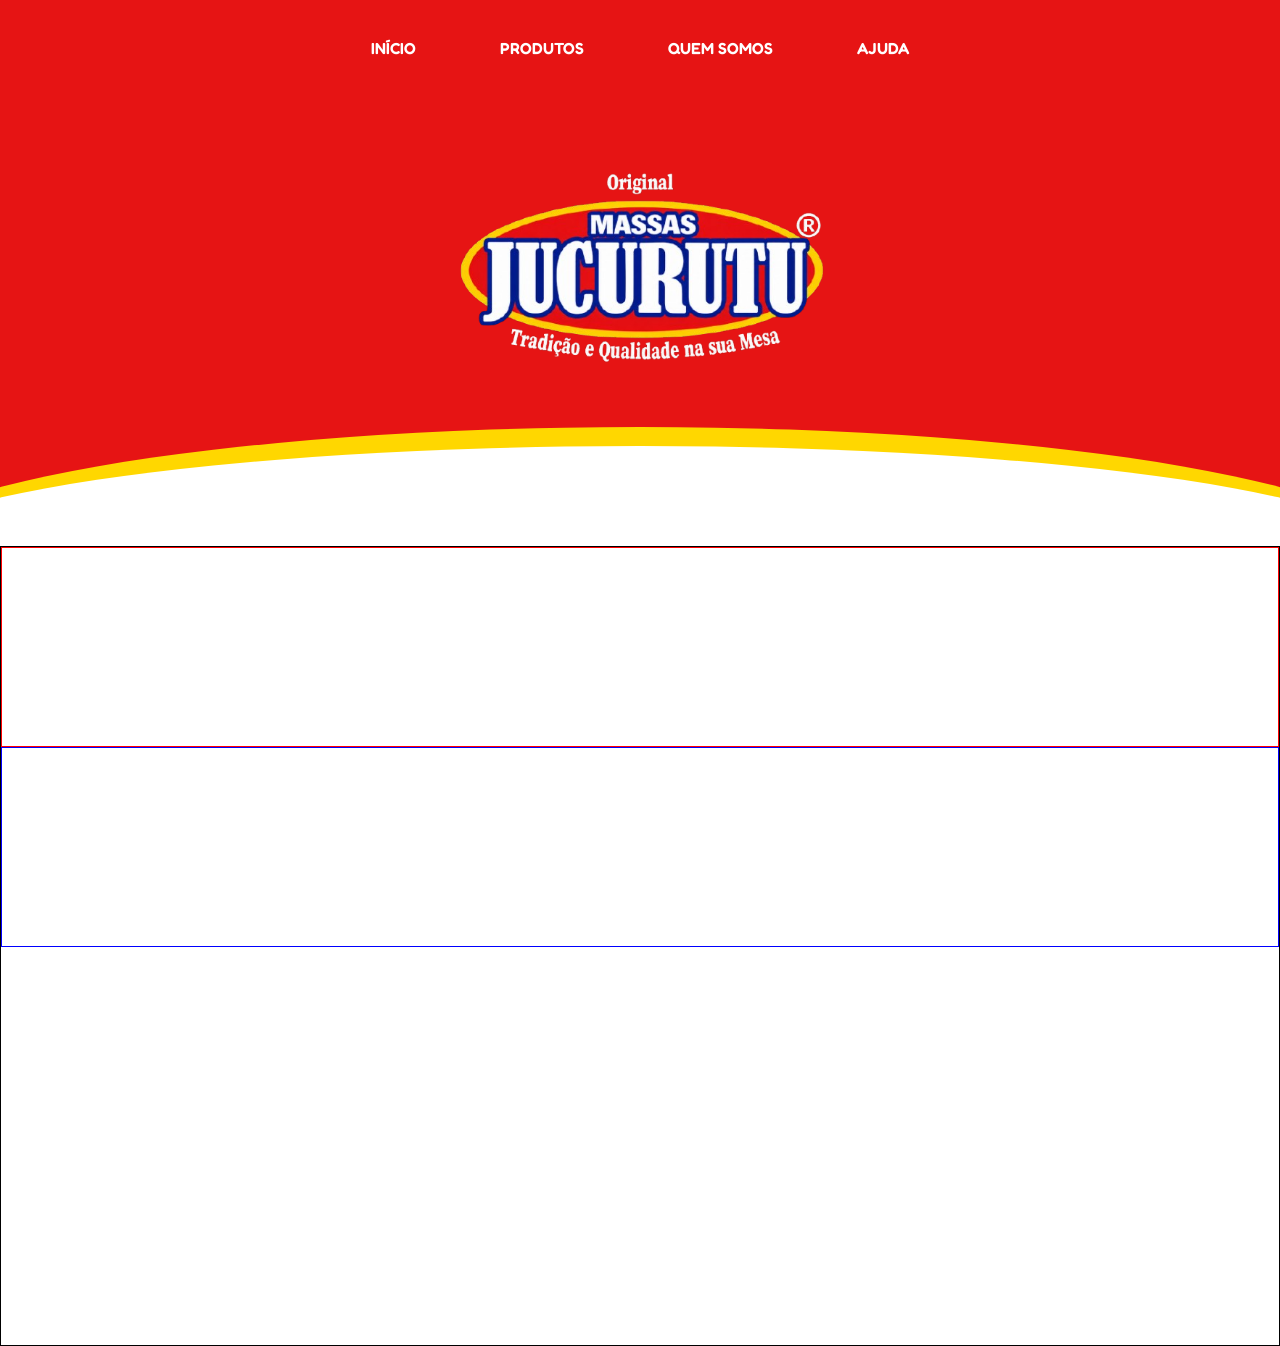
==== index.html @ d3af2b99 "feat: extrai seção de apresentação como componente e adiciona main" ====
<!doctype html>
<html lang="en">
  <head>
    <meta charset="UTF-8" />
    <meta name="viewport" content="width=device-width, initial-scale=1.0" />
    <title>Massas Jucurutu</title>
    <link rel="stylesheet" href="style.css" />
    <link rel="preconnect" href="https://fonts.googleapis.com" />
    <link rel="preconnect" href="https://fonts.gstatic.com" crossorigin />
    <link
      href="https://fonts.googleapis.com/css2?family=Fredoka:wght@300..700&display=swap"
      rel="stylesheet"
    />
  </head>
  <body>
    <header>
      <div id="navbar"></div>
      <div id="apresentaçao"></div>
    </header>

    <main class="main">
      <section class="historia">

      </section>

      <section class="produtos">
        
      </section>
    </main>

    <script>
      fetch("components/navbar.html")
        .then((resposta) => resposta.text())
        .then((html) => {
          document.querySelector("#navbar").innerHTML = html;
        });
      fetch("components/apresentaçao.html").then((resposta) => resposta.text()).then((html) => {
        document.querySelector("#apresentaçao").innerHTML = html;
      });
    </script>
  </body>
</html>
---- style.css ----
@import url(/components/Navbar.css);
@import url(/components/Apresentaçao.css);
@import url(/components/main.css);

*{
    margin: 0;
    padding: 0;
    box-sizing: border-box;
}

html::-webkit-scrollbar{
    display: none;
}
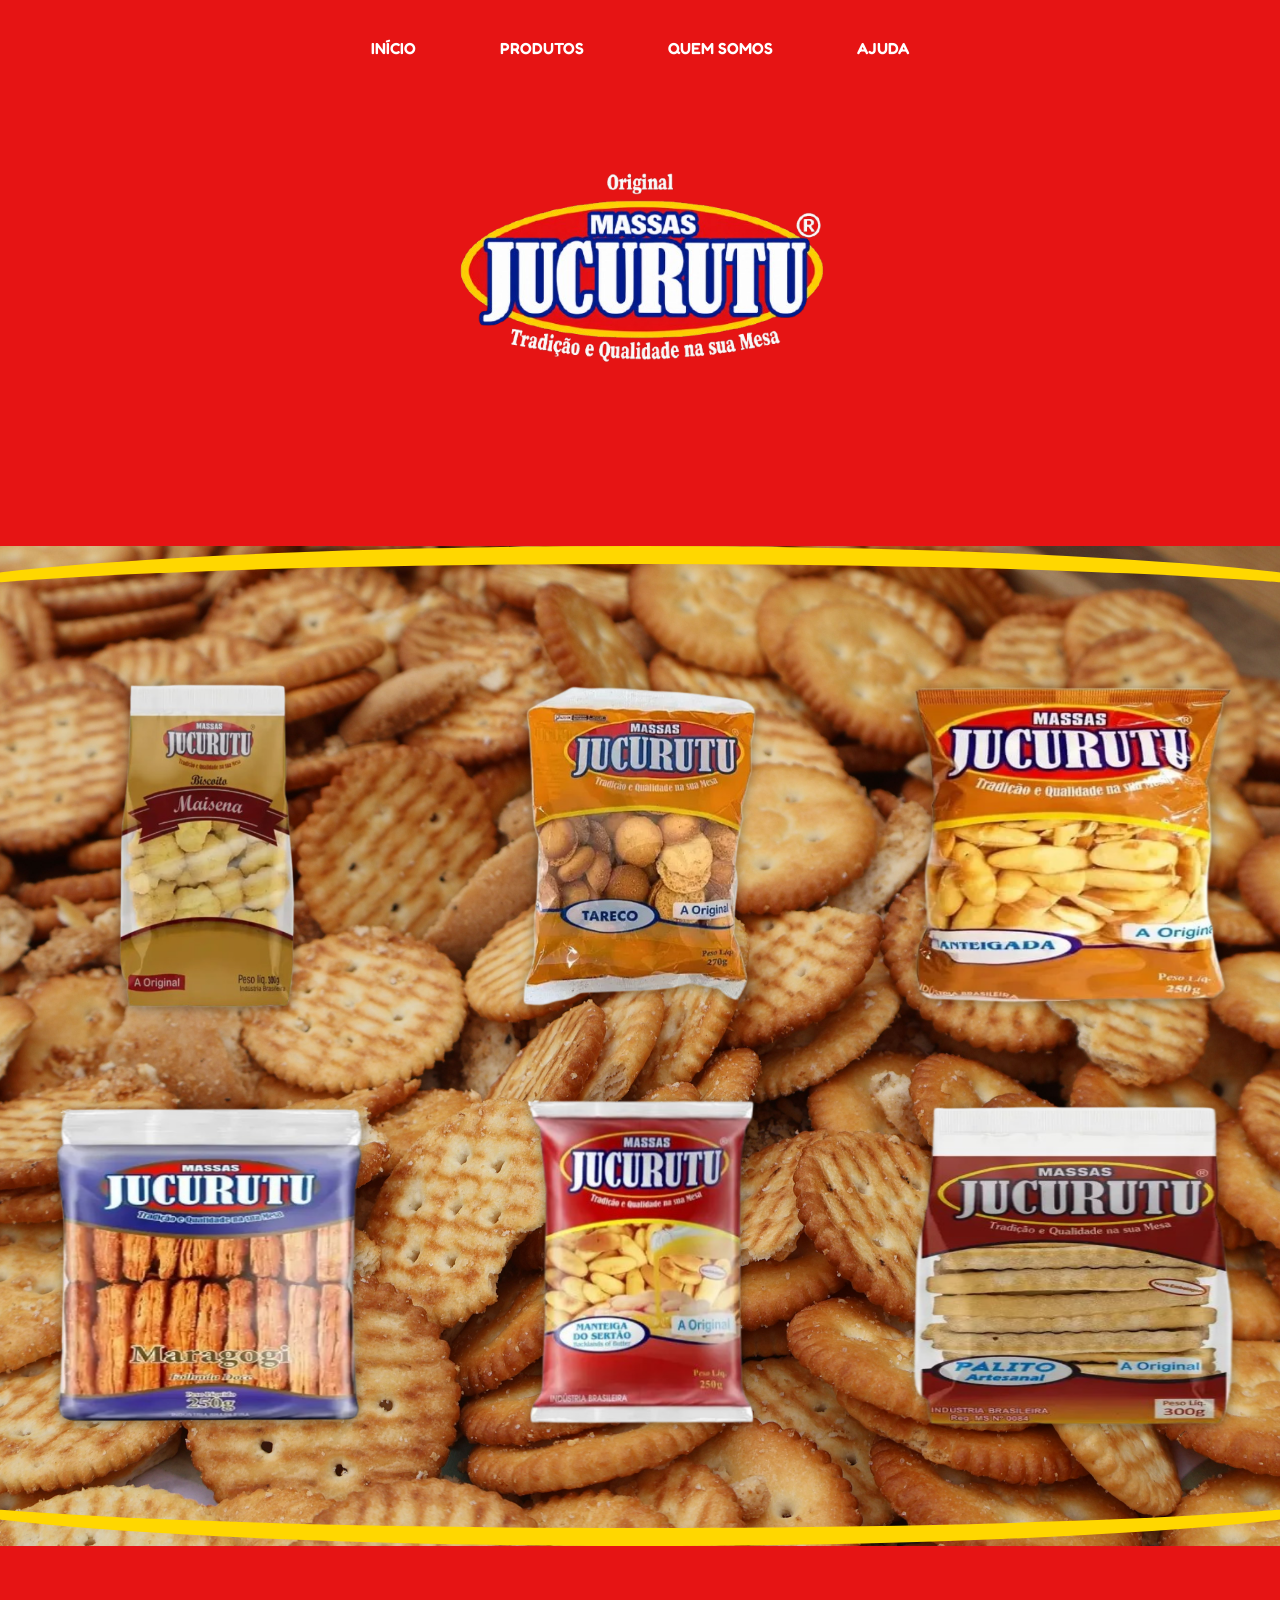
==== commit d489fe91: "feat(add produtos e rodapé)" ====
--- a/index.html
+++ b/index.html
@@ -15,28 +15,61 @@
   <body>
     <header>
       <div id="navbar"></div>
-      <div id="apresentaçao"></div>
+      <section class="apresentaçao">
+        <img
+          class="apresentaçao__logo"
+          src="/assets/Massas-Jucurutu-logo.png"
+          alt="Logo Massas Jucurutu"
+        />
+      </section>
     </header>
 
-    <main class="main">
-      <section class="historia">
-
-      </section>
+    <section class="main">
 
       <section class="produtos">
         
+        <div class="produtos_item">
+          <img class="item_img" src="assets/maisena.png" alt="">
+          </div>
+
+        <div class="produtos_item"">
+          <img class="item_img" src="assets/tareco.png" alt="">
+          </div>
+
+        <div class="produtos_item">
+          <img class="item_img" src="assets/manteigada.png" alt="">
+          </div>
+
+        <div class="produtos_item">
+          <img class="item_img" src="assets/maragogi.png" alt="">
+          </div>
+
+        <div class="produtos_item">
+          <img class="item_img" src="assets/mateiga_serta.png" alt="" >
+          </div>
+
+        <div class="produtos_item">
+          <img class="item_img" src="assets/palito.png" alt="">
+        </div> 
       </section>
-    </main>
 
+
+    </section>
+
+
+    
+    
+    <footer>
+      <section class="footer">
+
+      </section>
+    </footer>
     <script>
       fetch("components/navbar.html")
         .then((resposta) => resposta.text())
         .then((html) => {
           document.querySelector("#navbar").innerHTML = html;
         });
-      fetch("components/apresentaçao.html").then((resposta) => resposta.text()).then((html) => {
-        document.querySelector("#apresentaçao").innerHTML = html;
-      });
     </script>
   </body>
 </html>
--- a/style.css
+++ b/style.css
@@ -1,13 +1,71 @@
 @import url(/components/Navbar.css);
 @import url(/components/Apresentaçao.css);
-@import url(/components/main.css);
+@import url(/components/footer.css);
+@import url(/components/produtos.css);
 
-*{
+body{
     margin: 0;
-    padding: 0;
-    box-sizing: border-box;
+    overflow-x: hidden;
 }
+.main{
+    position: relative;
+    
+    min-height: 100vh;
+    width: 100%;
 
-html::-webkit-scrollbar{
-    display: none;
+
+    padding-top: 100px;
+
+
+    background-image: url(assets/imagem_fundo.jpg);
+    background-size: cover;
+    background-position: center;
+    background-repeat: no-repeat;
+
+    overflow: hidden;
+
+
 }
+.main::before{
+    content: "";
+
+    position: absolute;
+
+    width: 120%;
+    height: 100px;
+
+    left: -10%;
+    top: 0;
+
+
+
+    border-top: 18px solid gold;
+
+    border-radius: 50% 50% 0 0;
+
+    z-index: 2;
+
+    pointer-events: none;
+
+}
+.main::after {
+    content: "";
+
+    position: absolute;
+
+    width: 120%;
+    height: 100px;
+
+    left: -10%;
+    bottom: 0;
+
+    background: transparent;
+
+    border-bottom: 18px solid gold;
+
+    border-radius: 0 0 50% 50%;
+
+    z-index: 2;
+
+    pointer-events: none;
+}
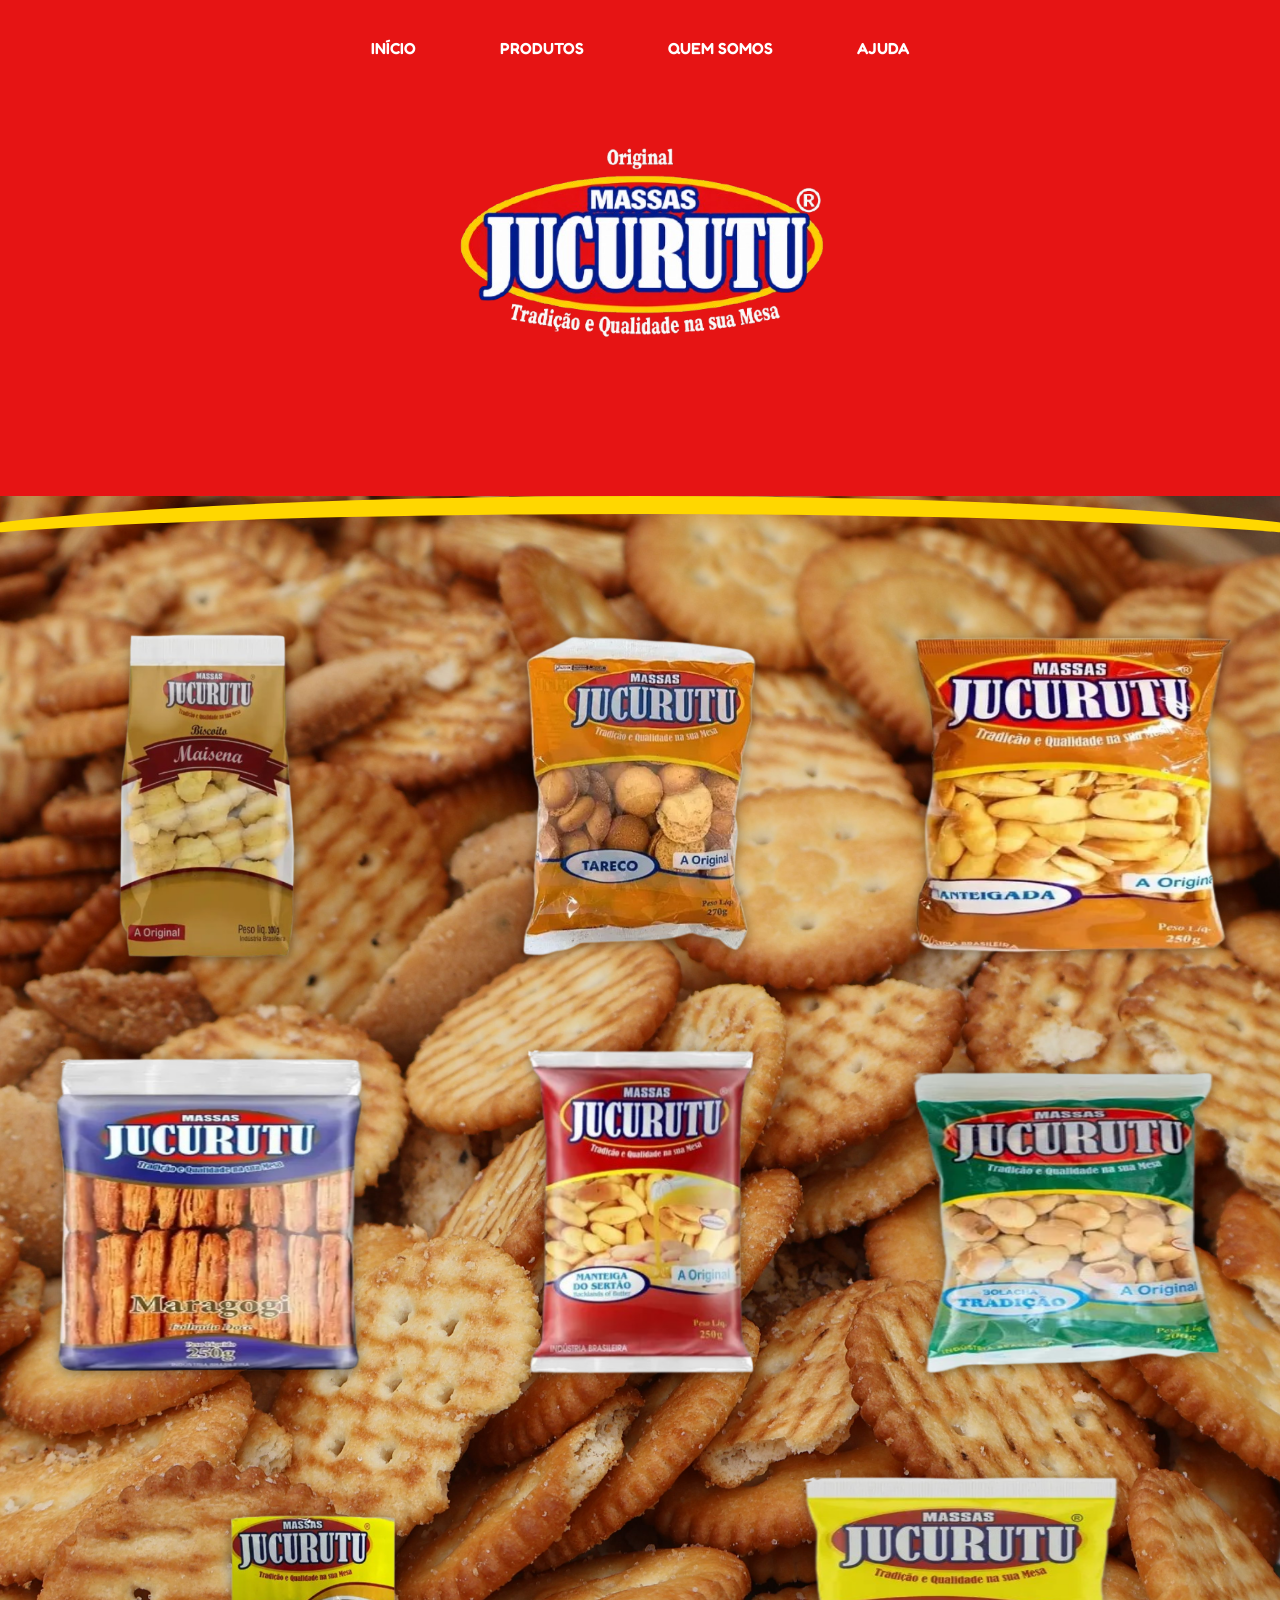
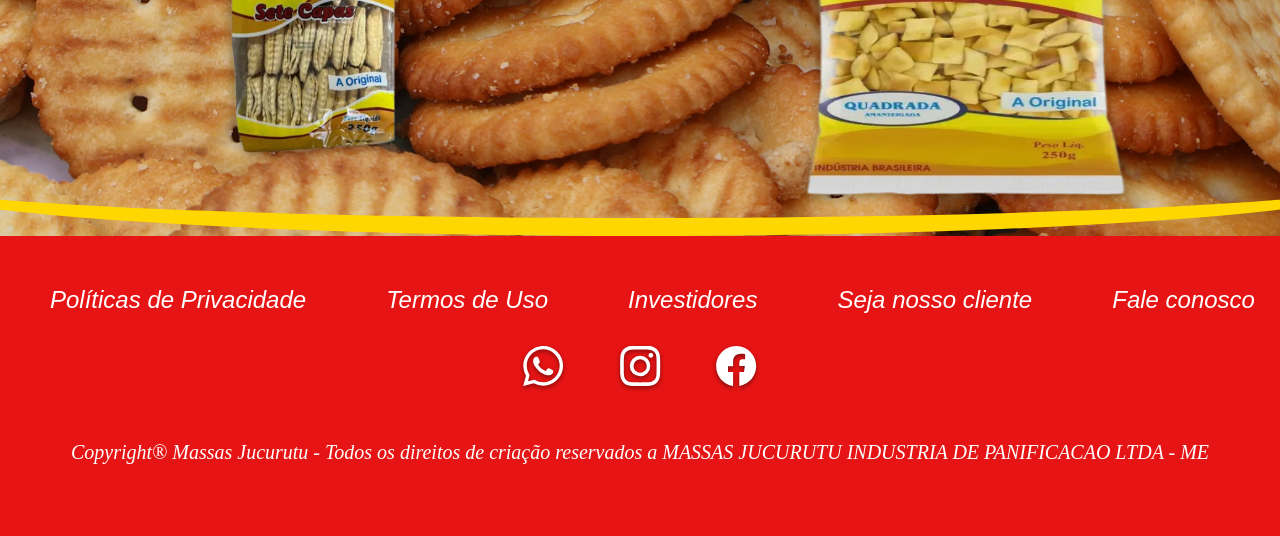
==== commit cda39a82: "feat(adiçoes no footer)" ====
--- a/index.html
+++ b/index.html
@@ -49,8 +49,16 @@
           </div>
 
         <div class="produtos_item">
-          <img class="item_img" src="assets/palito.png" alt="">
+          <img class="item_img" src="assets/tradicao.png" alt="">
         </div> 
+        
+        <div class="produtos_item">
+          <img class="item_img" src="assets/sete capas.png" alt="">
+        </div>
+              <div class="produtos_item">
+          <img class="item_img" src="assets/quadrada.png" alt="">
+        </div>   
+        
       </section>
 
 
@@ -61,7 +69,26 @@
     
     <footer>
       <section class="footer">
-
+        <div class="texts">
+          <span class="footer-text">Políticas de Privacidade</span>
+          <spa class="footer-text" >Termos de Uso</spa>
+          <spa class="footer-text" >Investidores</spa>
+          <spa class="footer-text" >Seja nosso cliente</spa>
+          <spa class="footer-text" >Fale conosco</spa>
+          
+        </div>
+        <div class="footer-section-icons">
+          <svg class="footer-icons" xmlns="http://www.w3.org/2000/svg" width="16" height="16" fill="currentColor" class="bi bi-whatsapp" viewBox="0 0 16 16">
+            <path d="M13.601 2.326A7.85 7.85 0 0 0 7.994 0C3.627 0 .068 3.558.064 7.926c0 1.399.366 2.76 1.057 3.965L0 16l4.204-1.102a7.9 7.9 0 0 0 3.79.965h.004c4.368 0 7.926-3.558 7.93-7.93A7.9 7.9 0 0 0 13.6 2.326zM7.994 14.521a6.6 6.6 0 0 1-3.356-.92l-.24-.144-2.494.654.666-2.433-.156-.251a6.56 6.56 0 0 1-1.007-3.505c0-3.626 2.957-6.584 6.591-6.584a6.56 6.56 0 0 1 4.66 1.931 6.56 6.56 0 0 1 1.928 4.66c-.004 3.639-2.961 6.592-6.592 6.592m3.615-4.934c-.197-.099-1.17-.578-1.353-.646-.182-.065-.315-.099-.445.099-.133.197-.513.646-.627.775-.114.133-.232.148-.43.05-.197-.1-.836-.308-1.592-.985-.59-.525-.985-1.175-1.103-1.372-.114-.198-.011-.304.088-.403.087-.088.197-.232.296-.346.1-.114.133-.198.198-.33.065-.134.034-.248-.015-.347-.05-.099-.445-1.076-.612-1.47-.16-.389-.323-.335-.445-.34-.114-.007-.247-.007-.38-.007a.73.73 0 0 0-.529.247c-.182.198-.691.677-.691 1.654s.71 1.916.81 2.049c.098.133 1.394 2.132 3.383 2.992.47.205.84.326 1.129.418.475.152.904.129 1.246.08.38-.058 1.171-.48 1.338-.943.164-.464.164-.86.114-.943-.049-.084-.182-.133-.38-.232"/>
+          </svg>
+          <svg class="footer-icons" xmlns="http://www.w3.org/2000/svg" width="16" height="16" fill="currentColor" class="bi bi-instagram" viewBox="0 0 16 16">
+            <path d="M8 0C5.829 0 5.556.01 4.703.048 3.85.088 3.269.222 2.76.42a3.9 3.9 0 0 0-1.417.923A3.9 3.9 0 0 0 .42 2.76C.222 3.268.087 3.85.048 4.7.01 5.555 0 5.827 0 8.001c0 2.172.01 2.444.048 3.297.04.852.174 1.433.372 1.942.205.526.478.972.923 1.417.444.445.89.719 1.416.923.51.198 1.09.333 1.942.372C5.555 15.99 5.827 16 8 16s2.444-.01 3.298-.048c.851-.04 1.434-.174 1.943-.372a3.9 3.9 0 0 0 1.416-.923c.445-.445.718-.891.923-1.417.197-.509.332-1.09.372-1.942C15.99 10.445 16 10.173 16 8s-.01-2.445-.048-3.299c-.04-.851-.175-1.433-.372-1.941a3.9 3.9 0 0 0-.923-1.417A3.9 3.9 0 0 0 13.24.42c-.51-.198-1.092-.333-1.943-.372C10.443.01 10.172 0 7.998 0zm-.717 1.442h.718c2.136 0 2.389.007 3.232.046.78.035 1.204.166 1.486.275.373.145.64.319.92.599s.453.546.598.92c.11.281.24.705.275 1.485.039.843.047 1.096.047 3.231s-.008 2.389-.047 3.232c-.035.78-.166 1.203-.275 1.485a2.5 2.5 0 0 1-.599.919c-.28.28-.546.453-.92.598-.28.11-.704.24-1.485.276-.843.038-1.096.047-3.232.047s-2.39-.009-3.233-.047c-.78-.036-1.203-.166-1.485-.276a2.5 2.5 0 0 1-.92-.598 2.5 2.5 0 0 1-.6-.92c-.109-.281-.24-.705-.275-1.485-.038-.843-.046-1.096-.046-3.233s.008-2.388.046-3.231c.036-.78.166-1.204.276-1.486.145-.373.319-.64.599-.92s.546-.453.92-.598c.282-.11.705-.24 1.485-.276.738-.034 1.024-.044 2.515-.045zm4.988 1.328a.96.96 0 1 0 0 1.92.96.96 0 0 0 0-1.92m-4.27 1.122a4.109 4.109 0 1 0 0 8.217 4.109 4.109 0 0 0 0-8.217m0 1.441a2.667 2.667 0 1 1 0 5.334 2.667 2.667 0 0 1 0-5.334"/>
+          </svg>
+          <svg class="footer-icons" xmlns="http://www.w3.org/2000/svg" width="16" height="16" fill="currentColor" class="bi bi-facebook" viewBox="0 0 16 16">
+            <path d="M16 8.049c0-4.446-3.582-8.05-8-8.05C3.58 0-.002 3.603-.002 8.05c0 4.017 2.926 7.347 6.75 7.951v-5.625h-2.03V8.05H6.75V6.275c0-2.017 1.195-3.131 3.022-3.131.876 0 1.791.157 1.791.157v1.98h-1.009c-.993 0-1.303.621-1.303 1.258v1.51h2.218l-.354 2.326H9.25V16c3.824-.604 6.75-3.934 6.75-7.951"/>
+          </svg>
+        </div>
+        <span class="copyright">Copyright® Massas Jucurutu - Todos os direitos de criação reservados a MASSAS JUCURUTU INDUSTRIA DE PANIFICACAO LTDA - ME</span>
       </section>
     </footer>
     <script>
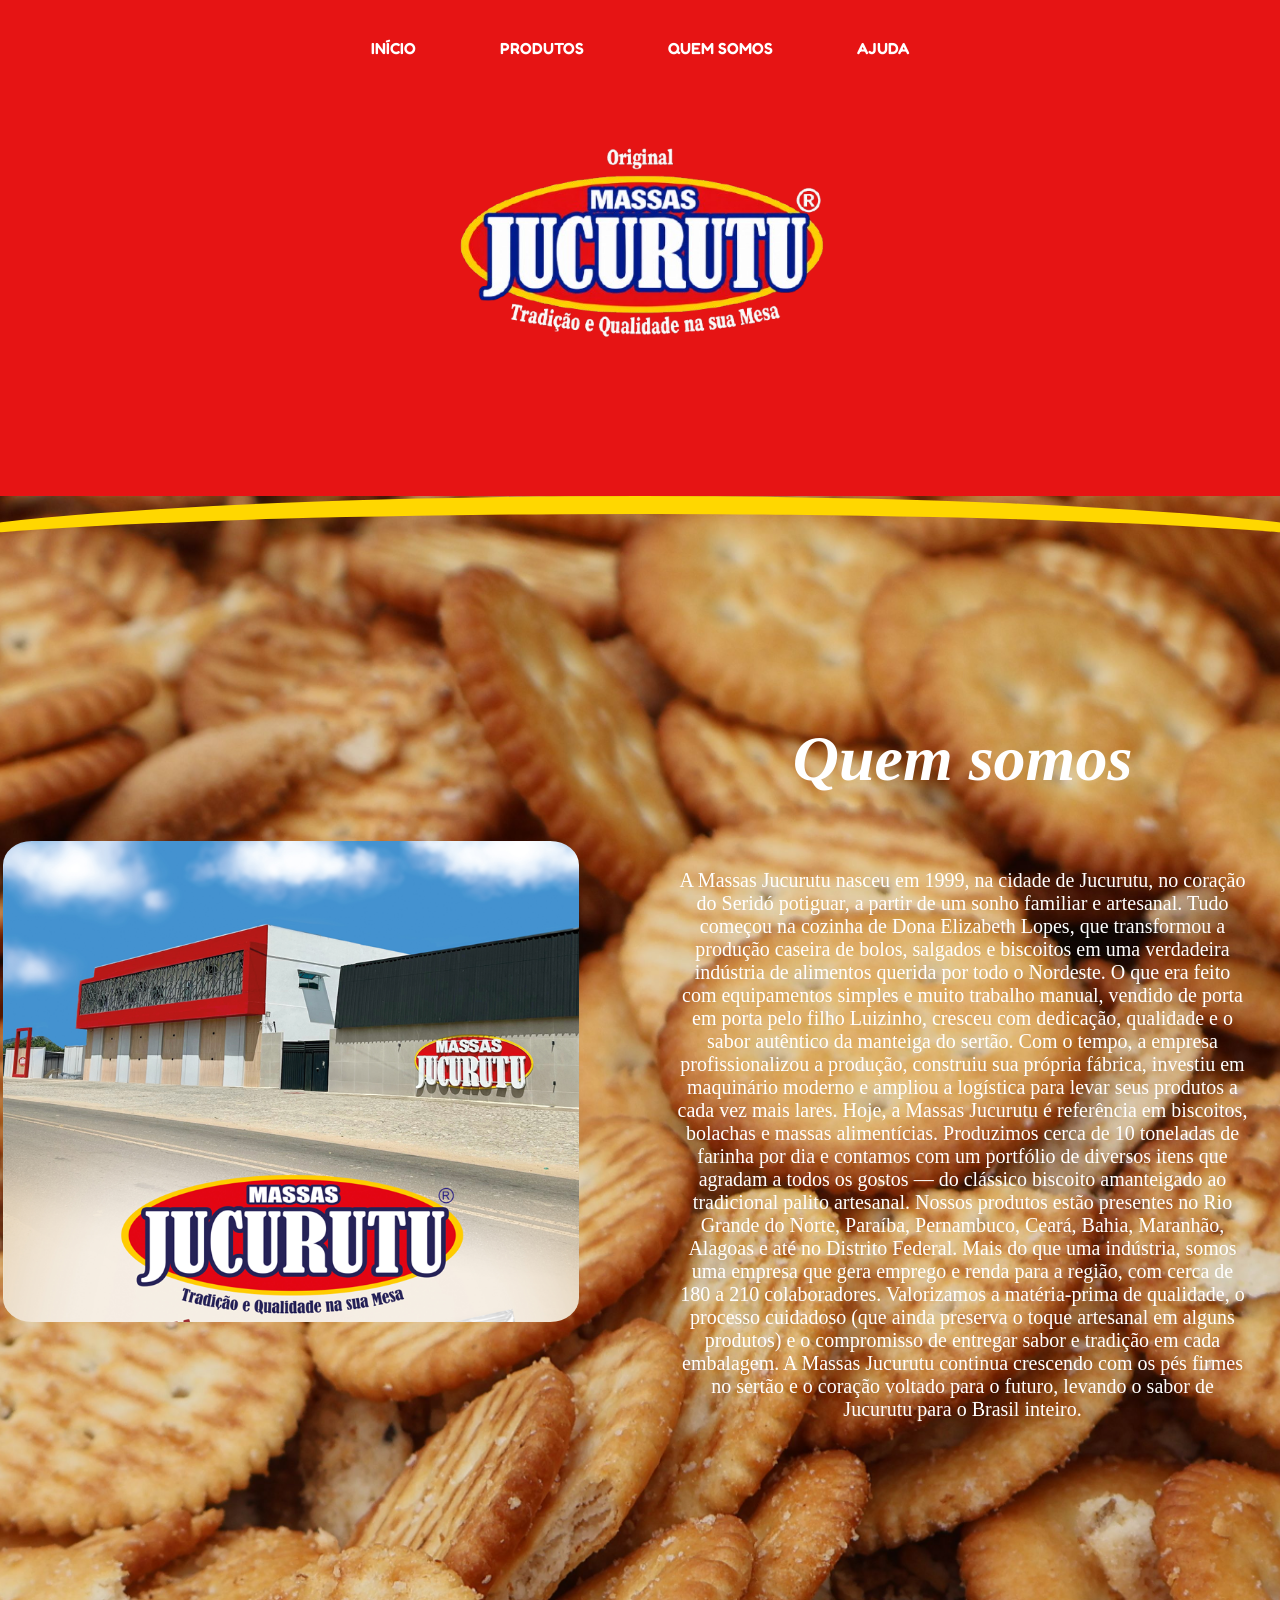
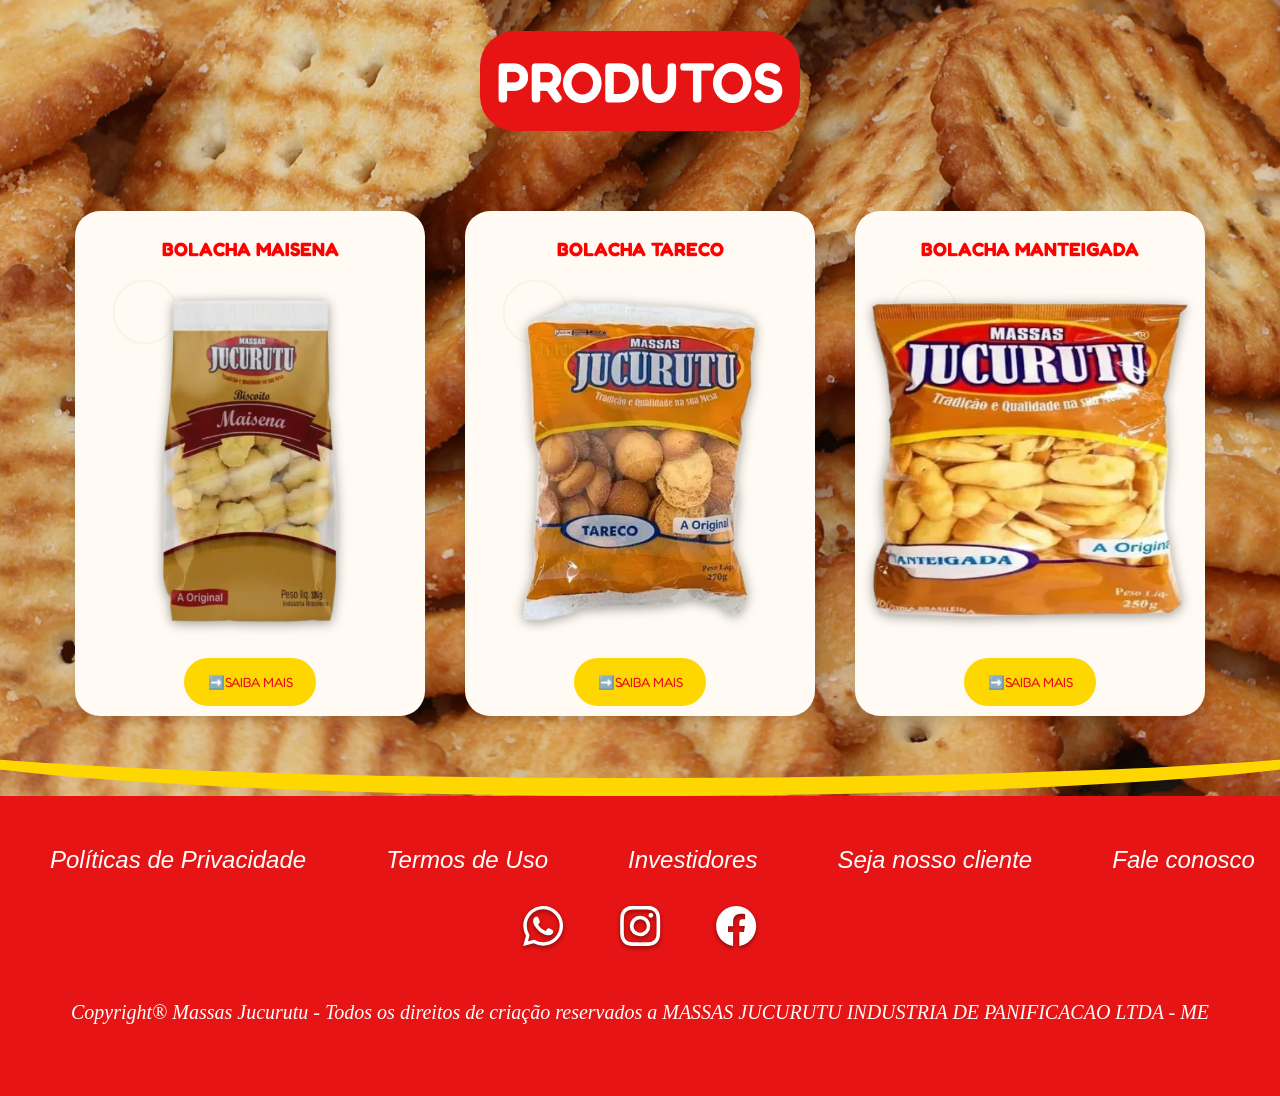
==== commit 191795ce: "feat(criação do about e melhoria em produtos)" ====
--- a/index.html
+++ b/index.html
@@ -26,38 +26,50 @@
 
     <section class="main">
 
+      <section class="about">
+         
+          <img class="about-img" src="assets/fabrica.png" alt="">
+        
+        <div class="about-cards">
+          <h2 class="about-title">Quem somos</h2>
+          
+          <p class="about-text">A Massas Jucurutu nasceu em 1999, na cidade de Jucurutu, no coração do Seridó potiguar, a partir de um sonho familiar e artesanal. Tudo começou na cozinha de Dona Elizabeth Lopes, que transformou a produção caseira de bolos, salgados e biscoitos em uma verdadeira indústria de alimentos querida por todo o Nordeste.
+            O que era feito com equipamentos simples e muito trabalho manual, vendido de porta em porta pelo filho Luizinho, cresceu com dedicação, qualidade e o sabor autêntico da manteiga do sertão. Com o tempo, a empresa profissionalizou a produção, construiu sua própria fábrica, investiu em maquinário moderno e ampliou a logística para levar seus produtos a cada vez mais lares.
+            Hoje, a Massas Jucurutu é referência em biscoitos, bolachas e massas alimentícias. Produzimos cerca de 10 toneladas de farinha por dia e contamos com um portfólio de diversos itens que agradam a todos os gostos — do clássico biscoito amanteigado ao tradicional palito artesanal. Nossos produtos estão presentes no Rio Grande do Norte, Paraíba, Pernambuco, Ceará, Bahia, Maranhão, Alagoas e até no Distrito Federal.
+            Mais do que uma indústria, somos uma empresa que gera emprego e renda para a região, com cerca de 180 a 210 colaboradores. Valorizamos a matéria-prima de qualidade, o processo cuidadoso (que ainda preserva o toque artesanal em alguns produtos) e o compromisso de entregar sabor e tradição em cada embalagem.
+            A Massas Jucurutu continua crescendo com os pés firmes no sertão e o coração voltado para o futuro, levando o sabor de Jucurutu para o Brasil inteiro.</p>
+        </div>
+      </section>
+
+
+
+
       <section class="produtos">
-        
-        <div class="produtos_item">
-          <img class="item_img" src="assets/maisena.png" alt="">
+        <h3 class="produtos-title">Produtos</h3>
+        <div class="produtos-lista">
+
+          <div class="produtos_item">
+              <h4 class="produto-item-title">Bolacha Maisena</h4>
+              <img class="item_img" src="assets/maisena.png" alt="">
+              <h5 class="produtos-btn">➡️Saiba mais</h5>
           </div>
 
-        <div class="produtos_item"">
-          <img class="item_img" src="assets/tareco.png" alt="">
+          <div class="produtos_item">
+              <h4 class="produto-item-title">Bolacha Tareco</h4>
+              <img class="item_img" src="assets/tareco.png" alt="">
+              <h5 class="produtos-btn">➡️Saiba mais</h5>
           </div>
 
-        <div class="produtos_item">
-          <img class="item_img" src="assets/manteigada.png" alt="">
+          <div class="produtos_item">
+              <h4 class="produto-item-title">Bolacha manteigada</h4>
+              <img class="item_img" src="assets/manteigada.png" alt="">
+              <h5 class="produtos-btn">➡️Saiba mais</h5>
           </div>
 
-        <div class="produtos_item">
-          <img class="item_img" src="assets/maragogi.png" alt="">
-          </div>
+        </div>
 
-        <div class="produtos_item">
-          <img class="item_img" src="assets/mateiga_serta.png" alt="" >
-          </div>
 
-        <div class="produtos_item">
-          <img class="item_img" src="assets/tradicao.png" alt="">
-        </div> 
-        
-        <div class="produtos_item">
-          <img class="item_img" src="assets/sete capas.png" alt="">
-        </div>
-              <div class="produtos_item">
-          <img class="item_img" src="assets/quadrada.png" alt="">
-        </div>   
+
         
       </section>
 
--- a/style.css
+++ b/style.css
@@ -2,6 +2,9 @@
 @import url(/components/Apresentaçao.css);
 @import url(/components/footer.css);
 @import url(/components/produtos.css);
+@import url(/components/about.css);
+
+
 
 body{
     margin: 0;
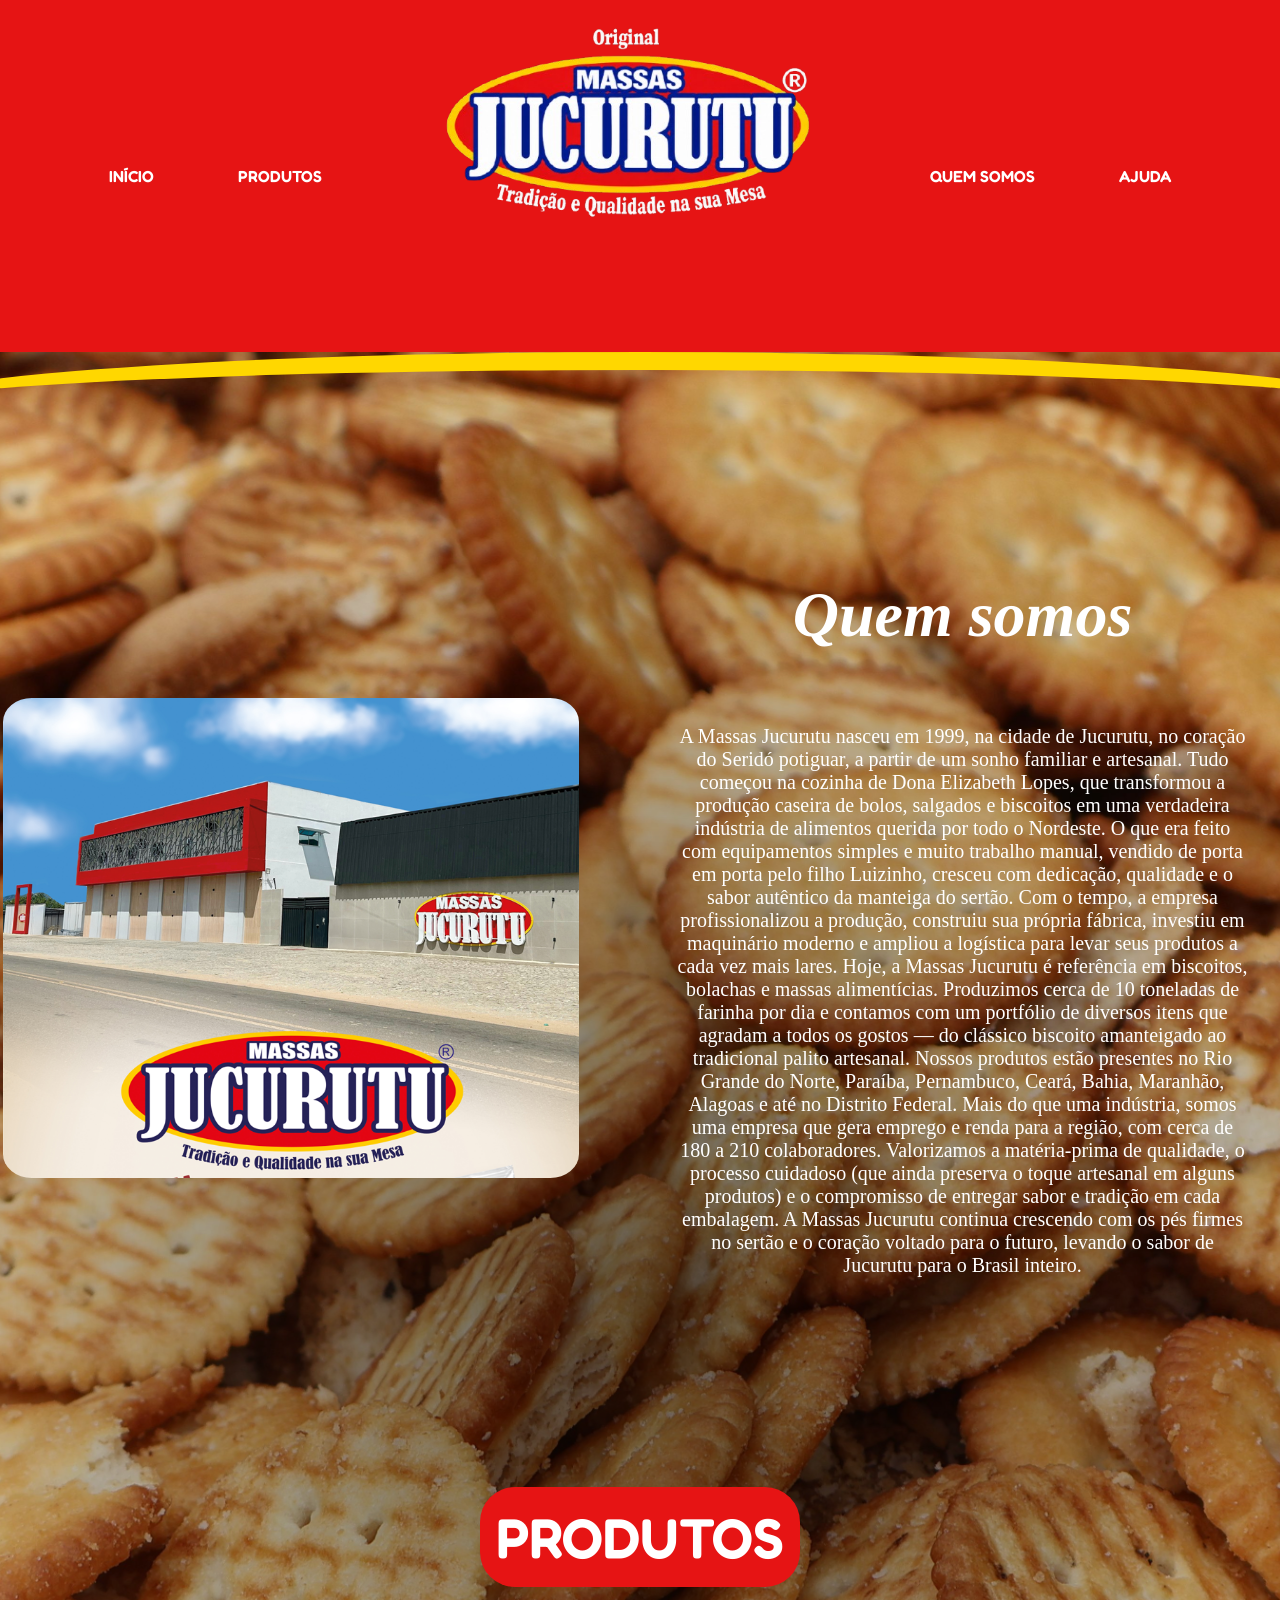
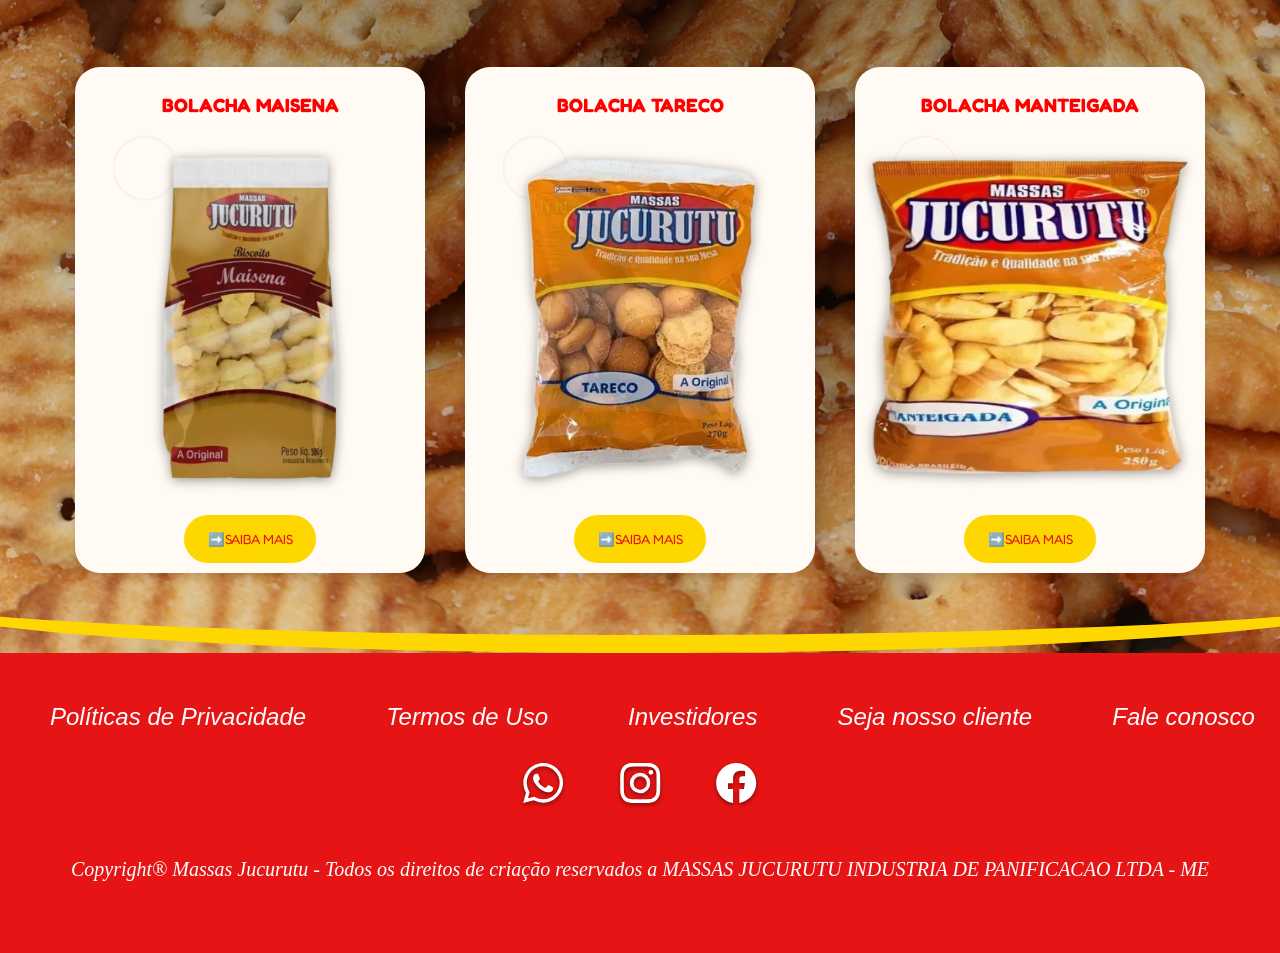
==== commit 00084706: "feat(mudança na pagina produtos)" ====
--- a/index.html
+++ b/index.html
@@ -15,13 +15,7 @@
   <body>
     <header>
       <div id="navbar"></div>
-      <section class="apresentaçao">
-        <img
-          class="apresentaçao__logo"
-          src="/assets/Massas-Jucurutu-logo.png"
-          alt="Logo Massas Jucurutu"
-        />
-      </section>
+
     </header>
 
     <section class="main">
--- a/style.css
+++ b/style.css
@@ -3,8 +3,11 @@
 @import url(/components/footer.css);
 @import url(/components/produtos.css);
 @import url(/components/about.css);
+@import url(/components/page-produtos.css);
+@import url(/components/hero.css);
 
 
+/*  index.html */
 
 body{
     margin: 0;
@@ -20,10 +23,20 @@
     padding-top: 100px;
 
 
-    background-image: url(assets/imagem_fundo.jpg);
+    background-image:
+    url(assets/imagem_fundo.jpg),
+    radial-gradient(
+        circle at center,
+        rgba(0, 0, 0, 0.55) 0%,
+        rgba(0, 0, 0, 0.20) 50%,
+        rgba(0, 0, 0, 0) 85%
+    );
+
     background-size: cover;
     background-position: center;
     background-repeat: no-repeat;
+
+    background-blend-mode: multiply;
 
     overflow: hidden;
 
@@ -71,4 +84,5 @@
     z-index: 2;
 
     pointer-events: none;
-}+}
+
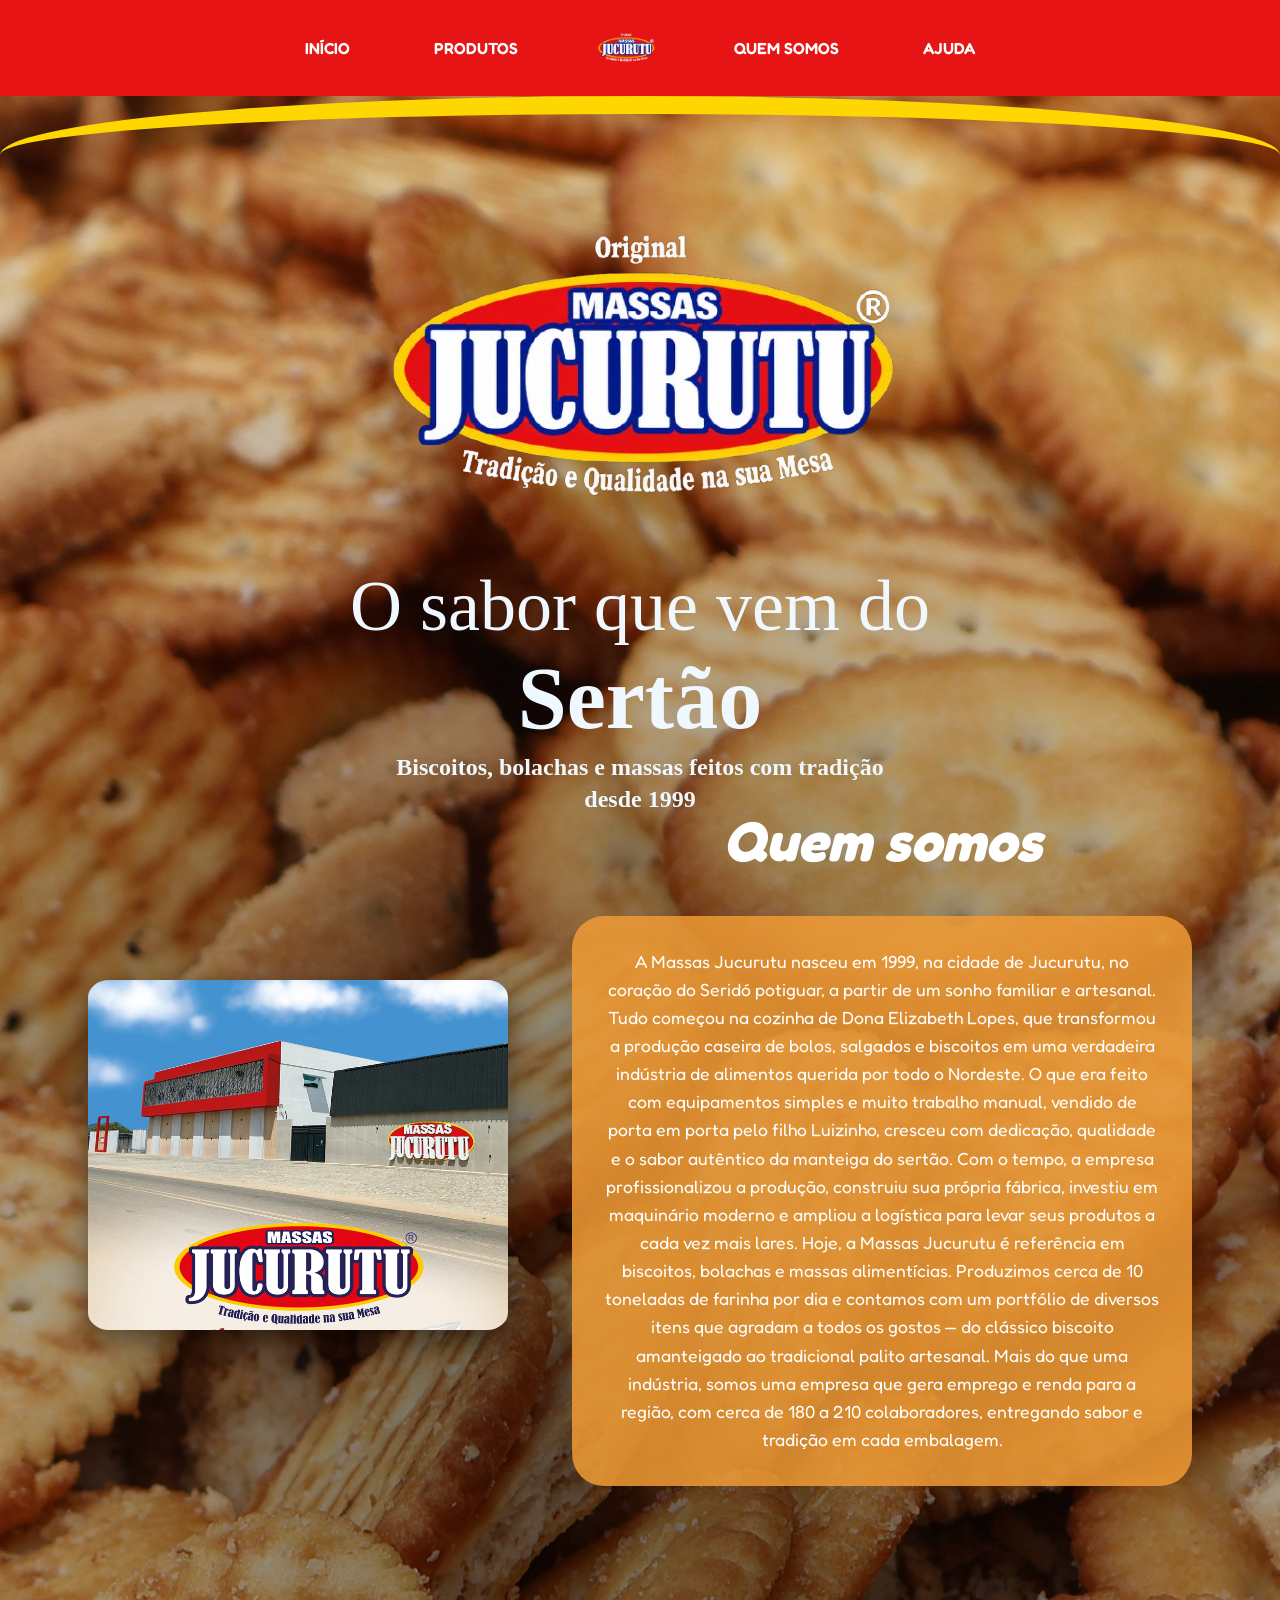
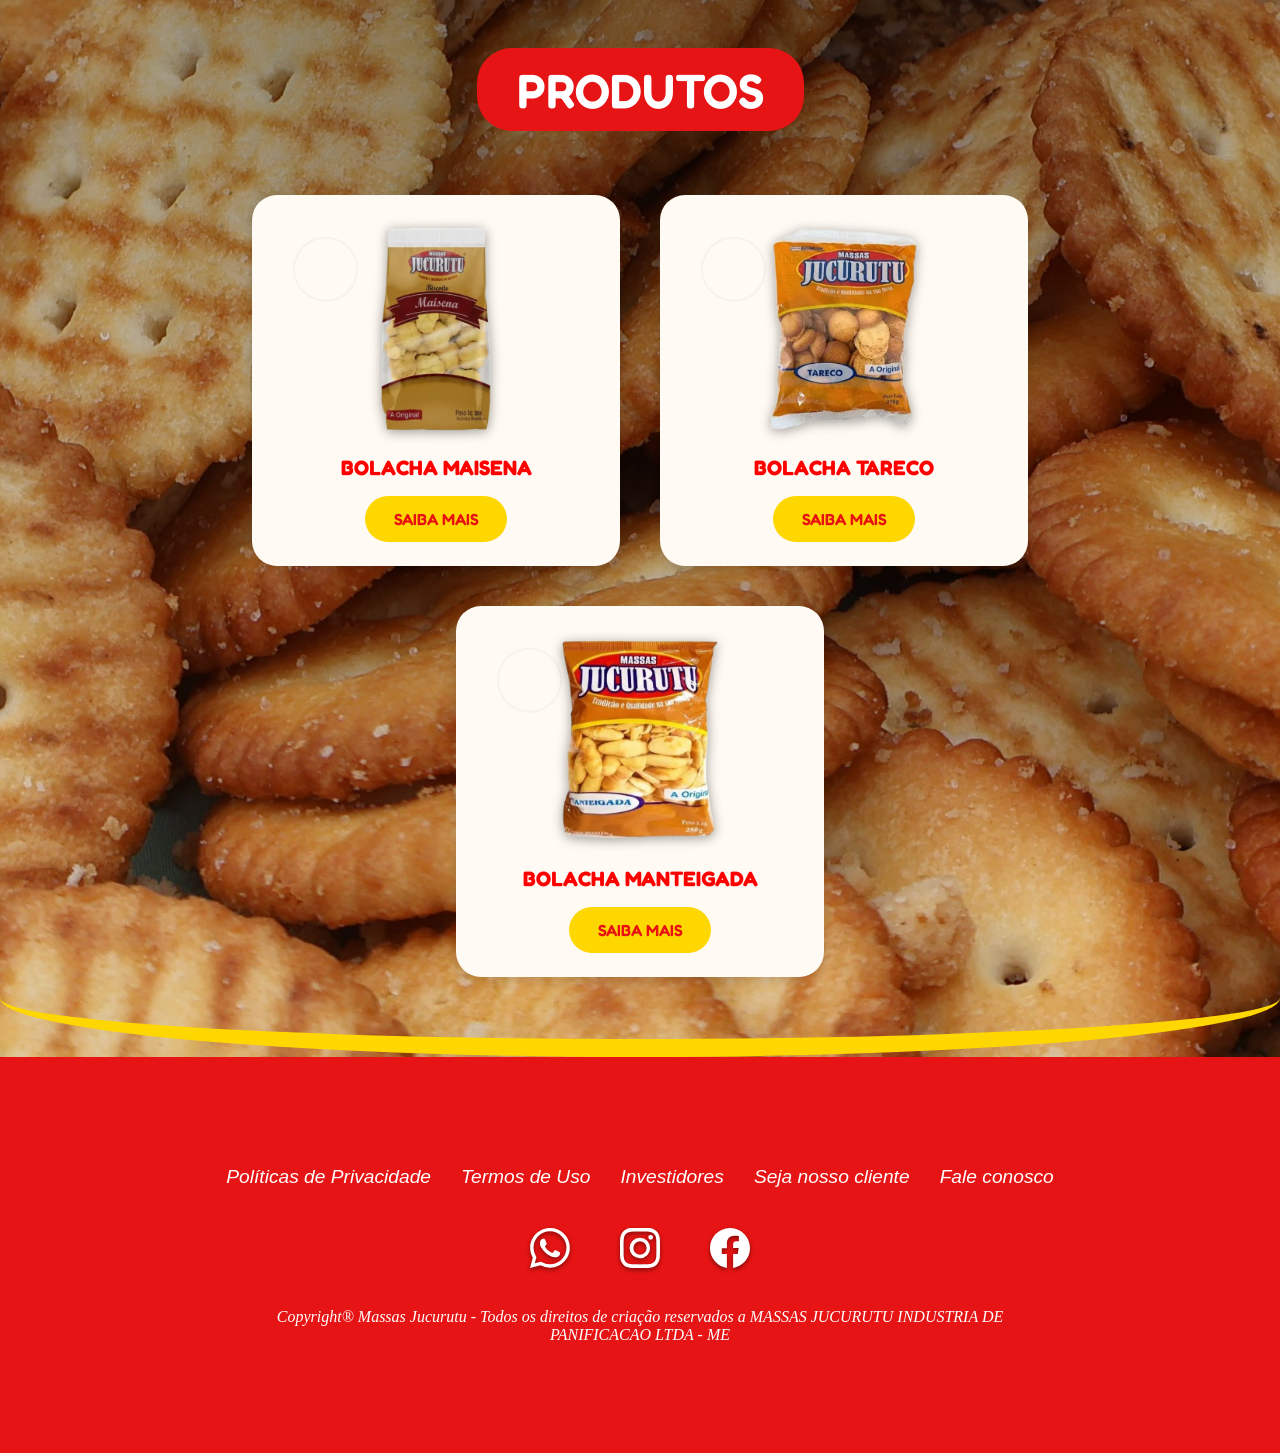
==== commit e59613c7: "feat(melhoria na página inicial: hero, cards e layout)" ====
--- a/index.html
+++ b/index.html
@@ -1,5 +1,5 @@
 <!doctype html>
-<html lang="en">
+<html lang="pt-BR">
   <head>
     <meta charset="UTF-8" />
     <meta name="viewport" content="width=device-width, initial-scale=1.0" />
@@ -15,82 +15,81 @@
   <body>
     <header>
       <div id="navbar"></div>
-
     </header>
 
     <section class="main">
+      <div class="hero">
+        <img
+          class="hero__logo"
+          src="assets/Massas-Jucurutu-logo.png"
+          alt="Logo Massas Jucurutu"
+        />
+        <h1 class="hero__title">
+          <span>O sabor que vem do</span>
+          <strong>Sertão</strong>
+        </h1>
+        <h2 class="hero__text">
+          <p>Biscoitos, bolachas e massas feitos com tradição</p>
+          <p>desde 1999</p>
+        </h2>
+      </div>
 
       <section class="about">
-         
-          <img class="about-img" src="assets/fabrica.png" alt="">
-        
+        <img class="about-img" src="assets/fabrica.png" alt="Fábrica Massas Jucurutu" />
+
         <div class="about-cards">
           <h2 class="about-title">Quem somos</h2>
-          
+
           <p class="about-text">A Massas Jucurutu nasceu em 1999, na cidade de Jucurutu, no coração do Seridó potiguar, a partir de um sonho familiar e artesanal. Tudo começou na cozinha de Dona Elizabeth Lopes, que transformou a produção caseira de bolos, salgados e biscoitos em uma verdadeira indústria de alimentos querida por todo o Nordeste.
-            O que era feito com equipamentos simples e muito trabalho manual, vendido de porta em porta pelo filho Luizinho, cresceu com dedicação, qualidade e o sabor autêntico da manteiga do sertão. Com o tempo, a empresa profissionalizou a produção, construiu sua própria fábrica, investiu em maquinário moderno e ampliou a logística para levar seus produtos a cada vez mais lares.
-            Hoje, a Massas Jucurutu é referência em biscoitos, bolachas e massas alimentícias. Produzimos cerca de 10 toneladas de farinha por dia e contamos com um portfólio de diversos itens que agradam a todos os gostos — do clássico biscoito amanteigado ao tradicional palito artesanal. Nossos produtos estão presentes no Rio Grande do Norte, Paraíba, Pernambuco, Ceará, Bahia, Maranhão, Alagoas e até no Distrito Federal.
-            Mais do que uma indústria, somos uma empresa que gera emprego e renda para a região, com cerca de 180 a 210 colaboradores. Valorizamos a matéria-prima de qualidade, o processo cuidadoso (que ainda preserva o toque artesanal em alguns produtos) e o compromisso de entregar sabor e tradição em cada embalagem.
-            A Massas Jucurutu continua crescendo com os pés firmes no sertão e o coração voltado para o futuro, levando o sabor de Jucurutu para o Brasil inteiro.</p>
+O que era feito com equipamentos simples e muito trabalho manual, vendido de porta em porta pelo filho Luizinho, cresceu com dedicação, qualidade e o sabor autêntico da manteiga do sertão. Com o tempo, a empresa profissionalizou a produção, construiu sua própria fábrica, investiu em maquinário moderno e ampliou a logística para levar seus produtos a cada vez mais lares.
+Hoje, a Massas Jucurutu é referência em biscoitos, bolachas e massas alimentícias. Produzimos cerca de 10 toneladas de farinha por dia e contamos com um portfólio de diversos itens que agradam a todos os gostos — do clássico biscoito amanteigado ao tradicional palito artesanal.
+Mais do que uma indústria, somos uma empresa que gera emprego e renda para a região, com cerca de 180 a 210 colaboradores, entregando sabor e tradição em cada embalagem.</p>
         </div>
       </section>
-
-
-
 
       <section class="produtos">
         <h3 class="produtos-title">Produtos</h3>
         <div class="produtos-lista">
 
           <div class="produtos_item">
-              <h4 class="produto-item-title">Bolacha Maisena</h4>
-              <img class="item_img" src="assets/maisena.png" alt="">
-              <h5 class="produtos-btn">➡️Saiba mais</h5>
+            <img class="item_img" src="assets/maisena.png" alt="Bolacha Maisena" />
+            <h4 class="produto-item-title">Bolacha Maisena</h4>
+            <a class="produtos-btn" href="Produtos.html">Saiba mais</a>
           </div>
 
           <div class="produtos_item">
-              <h4 class="produto-item-title">Bolacha Tareco</h4>
-              <img class="item_img" src="assets/tareco.png" alt="">
-              <h5 class="produtos-btn">➡️Saiba mais</h5>
+            <img class="item_img" src="assets/tareco.png" alt="Bolacha Tareco" />
+            <h4 class="produto-item-title">Bolacha Tareco</h4>
+            <a class="produtos-btn" href="Produtos.html">Saiba mais</a>
           </div>
 
           <div class="produtos_item">
-              <h4 class="produto-item-title">Bolacha manteigada</h4>
-              <img class="item_img" src="assets/manteigada.png" alt="">
-              <h5 class="produtos-btn">➡️Saiba mais</h5>
+            <img class="item_img" src="assets/manteigada.png" alt="Bolacha Manteigada" />
+            <h4 class="produto-item-title">Bolacha Manteigada</h4>
+            <a class="produtos-btn" href="Produtos.html">Saiba mais</a>
           </div>
 
         </div>
-
-
-
-        
       </section>
-
-
     </section>
 
-
-    
-    
     <footer>
       <section class="footer">
         <div class="texts">
           <span class="footer-text">Políticas de Privacidade</span>
-          <spa class="footer-text" >Termos de Uso</spa>
-          <spa class="footer-text" >Investidores</spa>
-          <spa class="footer-text" >Seja nosso cliente</spa>
-          <spa class="footer-text" >Fale conosco</spa>
-          
+          <span class="footer-text">Termos de Uso</span>
+          <span class="footer-text">Investidores</span>
+          <span class="footer-text">Seja nosso cliente</span>
+          <span class="footer-text">Fale conosco</span>
         </div>
         <div class="footer-section-icons">
-          <svg class="footer-icons" xmlns="http://www.w3.org/2000/svg" width="16" height="16" fill="currentColor" class="bi bi-whatsapp" viewBox="0 0 16 16">
+          <svg class="footer-icons" xmlns="http://www.w3.org/2000/svg" viewBox="0 0 16 16" fill="currentColor" class="bi bi-whatsapp" aria-label="WhatsApp">
             <path d="M13.601 2.326A7.85 7.85 0 0 0 7.994 0C3.627 0 .068 3.558.064 7.926c0 1.399.366 2.76 1.057 3.965L0 16l4.204-1.102a7.9 7.9 0 0 0 3.79.965h.004c4.368 0 7.926-3.558 7.93-7.93A7.9 7.9 0 0 0 13.6 2.326zM7.994 14.521a6.6 6.6 0 0 1-3.356-.92l-.24-.144-2.494.654.666-2.433-.156-.251a6.56 6.56 0 0 1-1.007-3.505c0-3.626 2.957-6.584 6.591-6.584a6.56 6.56 0 0 1 4.66 1.931 6.56 6.56 0 0 1 1.928 4.66c-.004 3.639-2.961 6.592-6.592 6.592m3.615-4.934c-.197-.099-1.17-.578-1.353-.646-.182-.065-.315-.099-.445.099-.133.197-.513.646-.627.775-.114.133-.232.148-.43.05-.197-.1-.836-.308-1.592-.985-.59-.525-.985-1.175-1.103-1.372-.114-.198-.011-.304.088-.403.087-.088.197-.232.296-.346.1-.114.133-.198.198-.33.065-.134.034-.248-.015-.347-.05-.099-.445-1.076-.612-1.47-.16-.389-.323-.335-.445-.34-.114-.007-.247-.007-.38-.007a.73.73 0 0 0-.529.247c-.182.198-.691.677-.691 1.654s.71 1.916.81 2.049c.098.133 1.394 2.132 3.383 2.992.47.205.84.326 1.129.418.475.152.904.129 1.246.08.38-.058 1.171-.48 1.338-.943.164-.464.164-.86.114-.943-.049-.084-.182-.133-.38-.232"/>
           </svg>
-          <svg class="footer-icons" xmlns="http://www.w3.org/2000/svg" width="16" height="16" fill="currentColor" class="bi bi-instagram" viewBox="0 0 16 16">
+          <svg class="footer-icons" xmlns="http://www.w3.org/2000/svg" viewBox="0 0 16 16" fill="currentColor" class="bi bi-instagram" aria-label="Instagram">
             <path d="M8 0C5.829 0 5.556.01 4.703.048 3.85.088 3.269.222 2.76.42a3.9 3.9 0 0 0-1.417.923A3.9 3.9 0 0 0 .42 2.76C.222 3.268.087 3.85.048 4.7.01 5.555 0 5.827 0 8.001c0 2.172.01 2.444.048 3.297.04.852.174 1.433.372 1.942.205.526.478.972.923 1.417.444.445.89.719 1.416.923.51.198 1.09.333 1.942.372C5.555 15.99 5.827 16 8 16s2.444-.01 3.298-.048c.851-.04 1.434-.174 1.943-.372a3.9 3.9 0 0 0 1.416-.923c.445-.445.718-.891.923-1.417.197-.509.332-1.09.372-1.942C15.99 10.445 16 10.173 16 8s-.01-2.445-.048-3.299c-.04-.851-.175-1.433-.372-1.941a3.9 3.9 0 0 0-.923-1.417A3.9 3.9 0 0 0 13.24.42c-.51-.198-1.092-.333-1.943-.372C10.443.01 10.172 0 7.998 0zm-.717 1.442h.718c2.136 0 2.389.007 3.232.046.78.035 1.204.166 1.486.275.373.145.64.319.92.599s.453.546.598.92c.11.281.24.705.275 1.485.039.843.047 1.096.047 3.231s-.008 2.389-.047 3.232c-.035.78-.166 1.203-.275 1.485a2.5 2.5 0 0 1-.599.919c-.28.28-.546.453-.92.598-.28.11-.704.24-1.485.276-.843.038-1.096.047-3.232.047s-2.39-.009-3.233-.047c-.78-.036-1.203-.166-1.485-.276a2.5 2.5 0 0 1-.92-.598 2.5 2.5 0 0 1-.6-.92c-.109-.281-.24-.705-.275-1.485-.038-.843-.046-1.096-.046-3.233s.008-2.388.046-3.231c.036-.78.166-1.204.276-1.486.145-.373.319-.64.599-.92s.546-.453.92-.598c.282-.11.705-.24 1.485-.276.738-.034 1.024-.044 2.515-.045zm4.988 1.328a.96.96 0 1 0 0 1.92.96.96 0 0 0 0-1.92m-4.27 1.122a4.109 4.109 0 1 0 0 8.217 4.109 4.109 0 0 0 0-8.217m0 1.441a2.667 2.667 0 1 1 0 5.334 2.667 2.667 0 0 1 0-5.334"/>
           </svg>
-          <svg class="footer-icons" xmlns="http://www.w3.org/2000/svg" width="16" height="16" fill="currentColor" class="bi bi-facebook" viewBox="0 0 16 16">
+          <svg class="footer-icons" xmlns="http://www.w3.org/2000/svg" viewBox="0 0 16 16" fill="currentColor" class="bi bi-facebook" aria-label="Facebook">
             <path d="M16 8.049c0-4.446-3.582-8.05-8-8.05C3.58 0-.002 3.603-.002 8.05c0 4.017 2.926 7.347 6.75 7.951v-5.625h-2.03V8.05H6.75V6.275c0-2.017 1.195-3.131 3.022-3.131.876 0 1.791.157 1.791.157v1.98h-1.009c-.993 0-1.303.621-1.303 1.258v1.51h2.218l-.354 2.326H9.25V16c3.824-.604 6.75-3.934 6.75-7.951"/>
           </svg>
         </div>
@@ -105,4 +104,4 @@
         });
     </script>
   </body>
-</html>
+</html>
--- a/style.css
+++ b/style.css
@@ -3,8 +3,9 @@
 @import url(/components/footer.css);
 @import url(/components/produtos.css);
 @import url(/components/about.css);
-@import url(/components/page-produtos.css);
+@import url(/components/produtos/page-produtos.css);
 @import url(/components/hero.css);
+@import url(/components/produtos/produtos-cards.css);
 
 
 /*  index.html */
@@ -15,13 +16,11 @@
 }
 .main{
     position: relative;
-    
+
     min-height: 100vh;
     width: 100%;
 
-
     padding-top: 100px;
-
 
     background-image:
     url(assets/imagem_fundo.jpg),
@@ -40,20 +39,18 @@
 
     overflow: hidden;
 
-
+    z-index: 1;
 }
 .main::before{
     content: "";
 
     position: absolute;
 
-    width: 120%;
+    width: 100%;
     height: 100px;
 
-    left: -10%;
+    left: 0;
     top: 0;
-
-
 
     border-top: 18px solid gold;
 
@@ -62,17 +59,16 @@
     z-index: 2;
 
     pointer-events: none;
-
 }
 .main::after {
     content: "";
 
     position: absolute;
 
-    width: 120%;
+    width: 100%;
     height: 100px;
 
-    left: -10%;
+    left: 0;
     bottom: 0;
 
     background: transparent;
@@ -84,5 +80,4 @@
     z-index: 2;
 
     pointer-events: none;
-}
-
+}
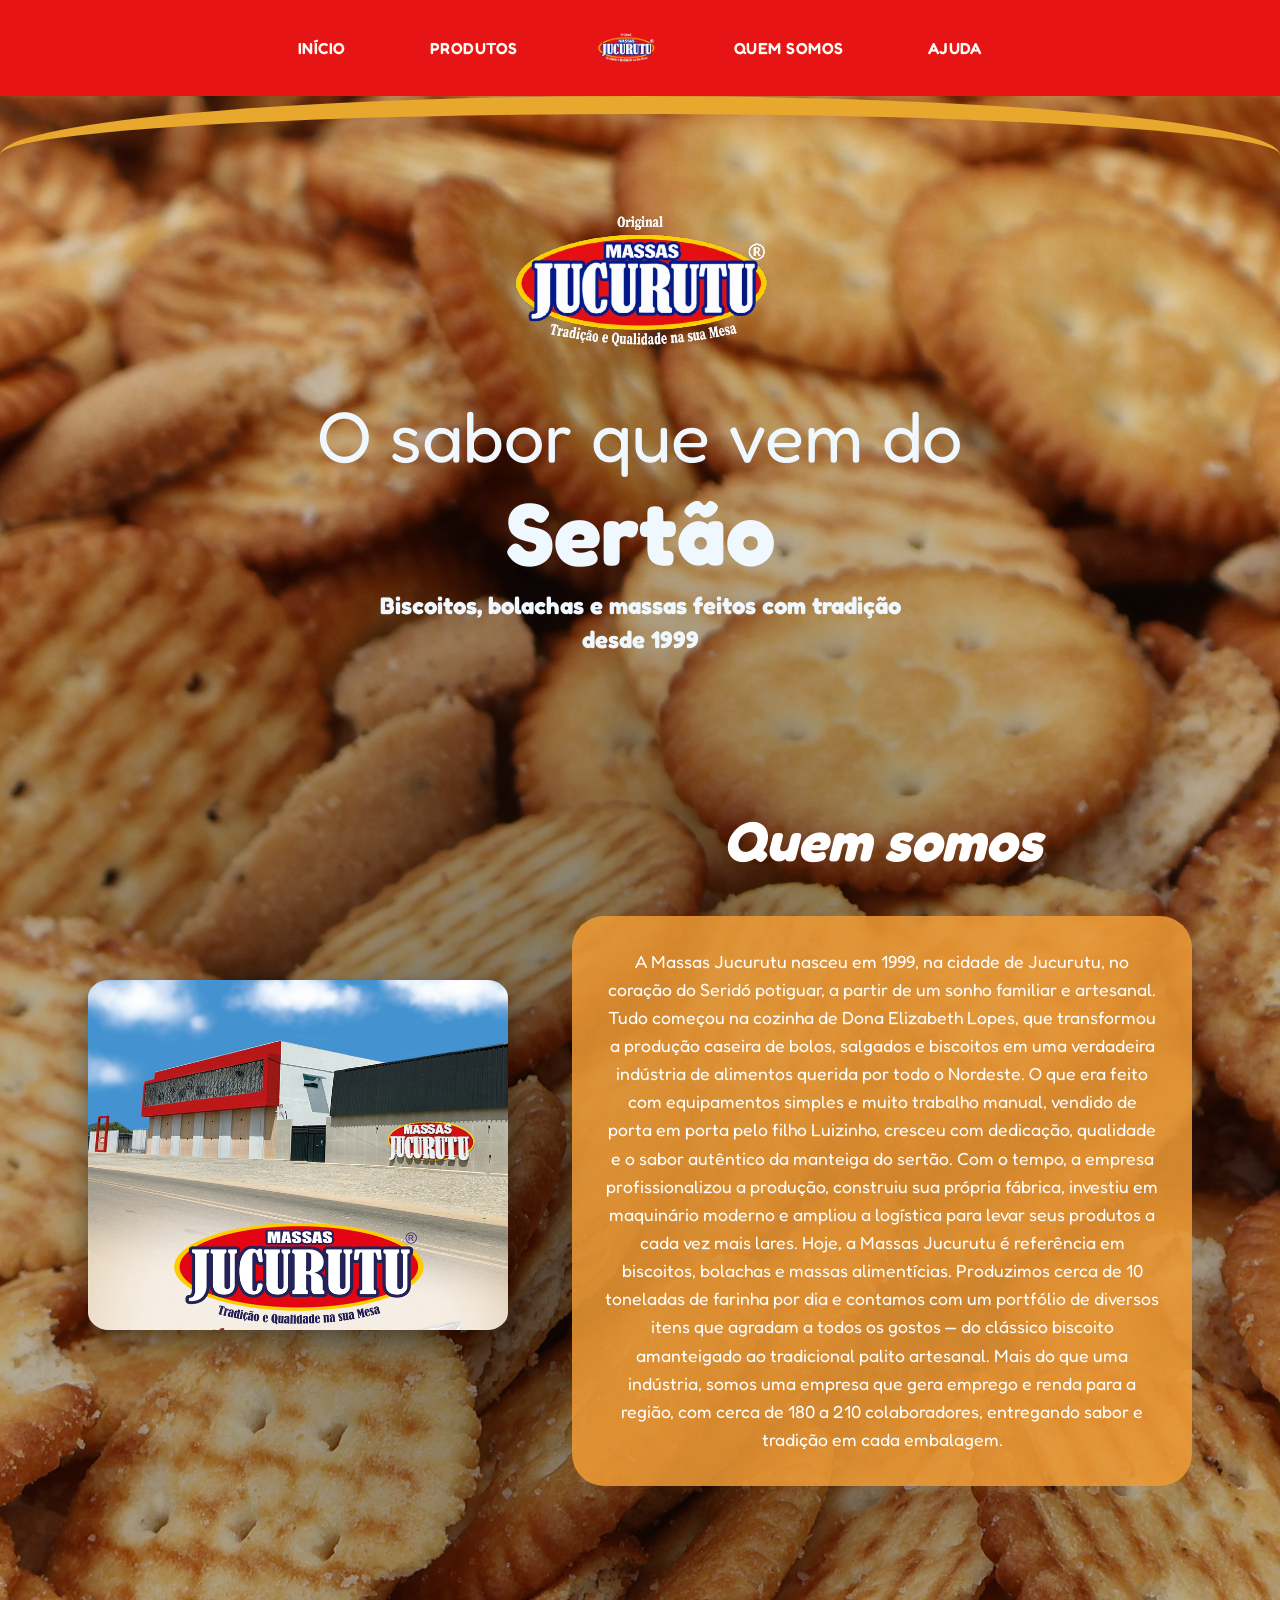
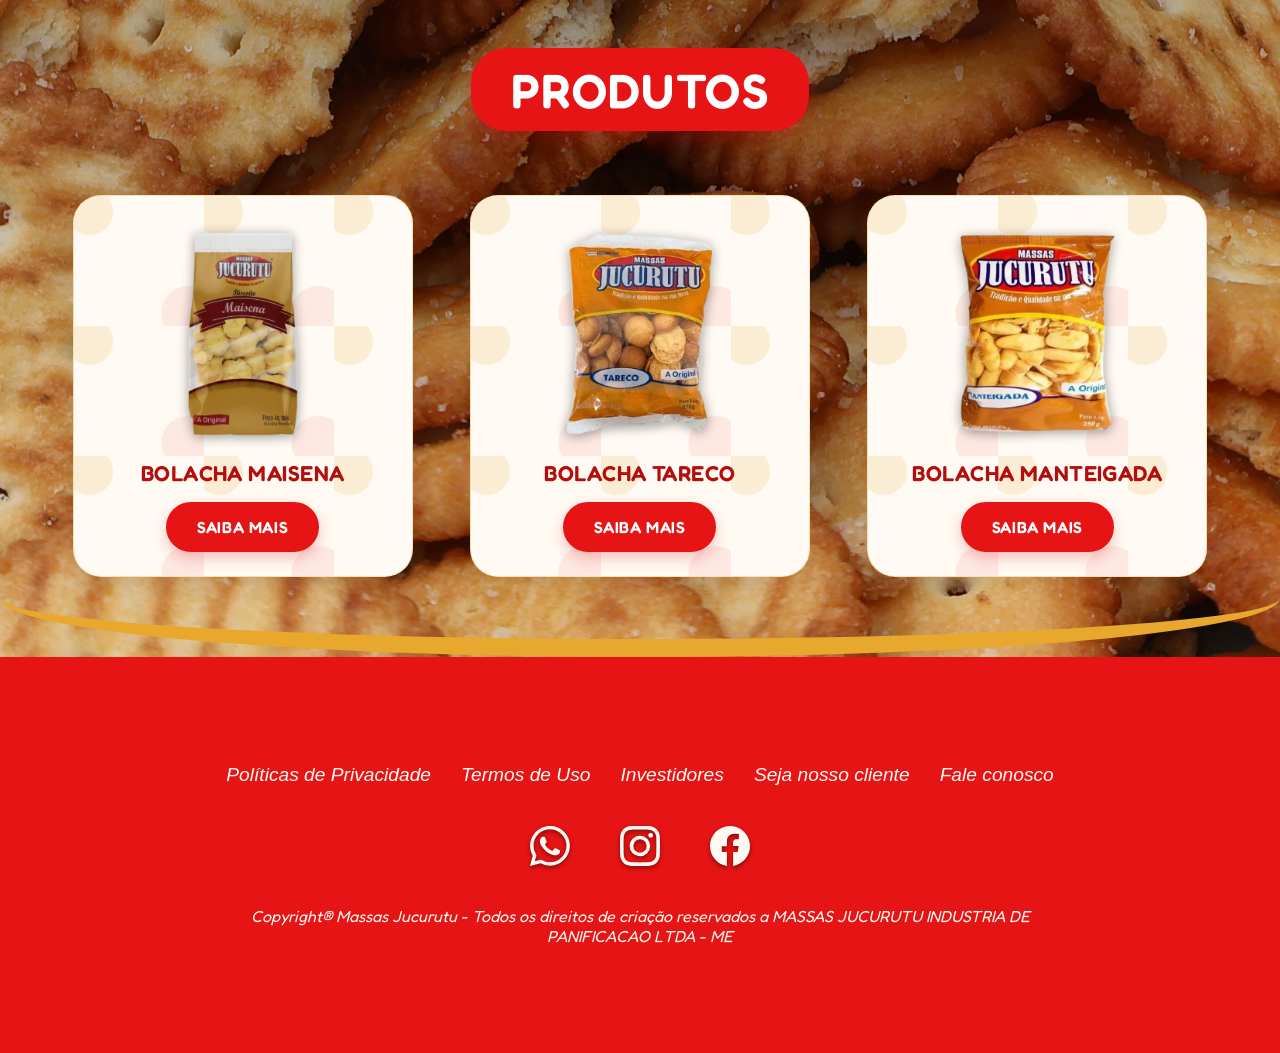
==== commit 2ed0d7d7: "feat: melhora responsividade e padroniza visual do site" ====
--- a/index.html
+++ b/index.html
@@ -73,35 +73,10 @@
       </section>
     </section>
 
-    <footer>
-      <section class="footer">
-        <div class="texts">
-          <span class="footer-text">Políticas de Privacidade</span>
-          <span class="footer-text">Termos de Uso</span>
-          <span class="footer-text">Investidores</span>
-          <span class="footer-text">Seja nosso cliente</span>
-          <span class="footer-text">Fale conosco</span>
-        </div>
-        <div class="footer-section-icons">
-          <svg class="footer-icons" xmlns="http://www.w3.org/2000/svg" viewBox="0 0 16 16" fill="currentColor" class="bi bi-whatsapp" aria-label="WhatsApp">
-            <path d="M13.601 2.326A7.85 7.85 0 0 0 7.994 0C3.627 0 .068 3.558.064 7.926c0 1.399.366 2.76 1.057 3.965L0 16l4.204-1.102a7.9 7.9 0 0 0 3.79.965h.004c4.368 0 7.926-3.558 7.93-7.93A7.9 7.9 0 0 0 13.6 2.326zM7.994 14.521a6.6 6.6 0 0 1-3.356-.92l-.24-.144-2.494.654.666-2.433-.156-.251a6.56 6.56 0 0 1-1.007-3.505c0-3.626 2.957-6.584 6.591-6.584a6.56 6.56 0 0 1 4.66 1.931 6.56 6.56 0 0 1 1.928 4.66c-.004 3.639-2.961 6.592-6.592 6.592m3.615-4.934c-.197-.099-1.17-.578-1.353-.646-.182-.065-.315-.099-.445.099-.133.197-.513.646-.627.775-.114.133-.232.148-.43.05-.197-.1-.836-.308-1.592-.985-.59-.525-.985-1.175-1.103-1.372-.114-.198-.011-.304.088-.403.087-.088.197-.232.296-.346.1-.114.133-.198.198-.33.065-.134.034-.248-.015-.347-.05-.099-.445-1.076-.612-1.47-.16-.389-.323-.335-.445-.34-.114-.007-.247-.007-.38-.007a.73.73 0 0 0-.529.247c-.182.198-.691.677-.691 1.654s.71 1.916.81 2.049c.098.133 1.394 2.132 3.383 2.992.47.205.84.326 1.129.418.475.152.904.129 1.246.08.38-.058 1.171-.48 1.338-.943.164-.464.164-.86.114-.943-.049-.084-.182-.133-.38-.232"/>
-          </svg>
-          <svg class="footer-icons" xmlns="http://www.w3.org/2000/svg" viewBox="0 0 16 16" fill="currentColor" class="bi bi-instagram" aria-label="Instagram">
-            <path d="M8 0C5.829 0 5.556.01 4.703.048 3.85.088 3.269.222 2.76.42a3.9 3.9 0 0 0-1.417.923A3.9 3.9 0 0 0 .42 2.76C.222 3.268.087 3.85.048 4.7.01 5.555 0 5.827 0 8.001c0 2.172.01 2.444.048 3.297.04.852.174 1.433.372 1.942.205.526.478.972.923 1.417.444.445.89.719 1.416.923.51.198 1.09.333 1.942.372C5.555 15.99 5.827 16 8 16s2.444-.01 3.298-.048c.851-.04 1.434-.174 1.943-.372a3.9 3.9 0 0 0 1.416-.923c.445-.445.718-.891.923-1.417.197-.509.332-1.09.372-1.942C15.99 10.445 16 10.173 16 8s-.01-2.445-.048-3.299c-.04-.851-.175-1.433-.372-1.941a3.9 3.9 0 0 0-.923-1.417A3.9 3.9 0 0 0 13.24.42c-.51-.198-1.092-.333-1.943-.372C10.443.01 10.172 0 7.998 0zm-.717 1.442h.718c2.136 0 2.389.007 3.232.046.78.035 1.204.166 1.486.275.373.145.64.319.92.599s.453.546.598.92c.11.281.24.705.275 1.485.039.843.047 1.096.047 3.231s-.008 2.389-.047 3.232c-.035.78-.166 1.203-.275 1.485a2.5 2.5 0 0 1-.599.919c-.28.28-.546.453-.92.598-.28.11-.704.24-1.485.276-.843.038-1.096.047-3.232.047s-2.39-.009-3.233-.047c-.78-.036-1.203-.166-1.485-.276a2.5 2.5 0 0 1-.92-.598 2.5 2.5 0 0 1-.6-.92c-.109-.281-.24-.705-.275-1.485-.038-.843-.046-1.096-.046-3.233s.008-2.388.046-3.231c.036-.78.166-1.204.276-1.486.145-.373.319-.64.599-.92s.546-.453.92-.598c.282-.11.705-.24 1.485-.276.738-.034 1.024-.044 2.515-.045zm4.988 1.328a.96.96 0 1 0 0 1.92.96.96 0 0 0 0-1.92m-4.27 1.122a4.109 4.109 0 1 0 0 8.217 4.109 4.109 0 0 0 0-8.217m0 1.441a2.667 2.667 0 1 1 0 5.334 2.667 2.667 0 0 1 0-5.334"/>
-          </svg>
-          <svg class="footer-icons" xmlns="http://www.w3.org/2000/svg" viewBox="0 0 16 16" fill="currentColor" class="bi bi-facebook" aria-label="Facebook">
-            <path d="M16 8.049c0-4.446-3.582-8.05-8-8.05C3.58 0-.002 3.603-.002 8.05c0 4.017 2.926 7.347 6.75 7.951v-5.625h-2.03V8.05H6.75V6.275c0-2.017 1.195-3.131 3.022-3.131.876 0 1.791.157 1.791.157v1.98h-1.009c-.993 0-1.303.621-1.303 1.258v1.51h2.218l-.354 2.326H9.25V16c3.824-.604 6.75-3.934 6.75-7.951"/>
-          </svg>
-        </div>
-        <span class="copyright">Copyright® Massas Jucurutu - Todos os direitos de criação reservados a MASSAS JUCURUTU INDUSTRIA DE PANIFICACAO LTDA - ME</span>
-      </section>
+    <footer> 
+      <div id="footer"></div> 
     </footer>
-    <script>
-      fetch("components/navbar.html")
-        .then((resposta) => resposta.text())
-        .then((html) => {
-          document.querySelector("#navbar").innerHTML = html;
-        });
-    </script>
+    <script src="components/navbar.js"></script>
+    <script src="components/footer.js"></script>
   </body>
 </html>
--- a/style.css
+++ b/style.css
@@ -8,11 +8,28 @@
 @import url(/components/produtos/produtos-cards.css);
 
 
-/*  index.html */
+/*  Paleta padrão do site  */
+
+:root {
+    --cor-principal: #e61414;
+    --cor-principal-escura: #b30f0f;
+    --cor-dourada: #e7a82d;
+    --cor-creme: #fffaf3;
+    --cor-creme-escura: #f7e8d2;
+    --cor-texto: #4a2c1a;
+    --cor-texto-suave: #7a5a3f;
+    --fonte-titulo: "Fredoka", sans-serif;
+    --fonte-texto: "Fredoka", sans-serif;
+    --sombra-card: 0 8px 22px rgba(74, 44, 26, 0.12);
+}
+
 
 body{
     margin: 0;
     overflow-x: hidden;
+    background-color: var(--cor-creme);
+    font-family: var(--fonte-texto);
+    color: var(--cor-texto);
 }
 .main{
     position: relative;
@@ -52,7 +69,7 @@
     left: 0;
     top: 0;
 
-    border-top: 18px solid gold;
+    border-top: 18px solid var(--cor-dourada);
 
     border-radius: 50% 50% 0 0;
 
@@ -73,11 +90,35 @@
 
     background: transparent;
 
-    border-bottom: 18px solid gold;
+    border-bottom: 18px solid var(--cor-dourada);
 
     border-radius: 0 0 50% 50%;
 
     z-index: 2;
 
     pointer-events: none;
+}
+
+img {
+    max-width: 100%;
+}
+
+@media (max-width: 768px) {
+    .main {
+        min-height: auto;
+        padding-top: 4rem;
+    }
+
+    .main::before,
+    .main::after {
+        height: 60px;
+    }
+
+    .main::before {
+        border-top-width: 12px;
+    }
+
+    .main::after {
+        border-bottom-width: 12px;
+    }
 }
